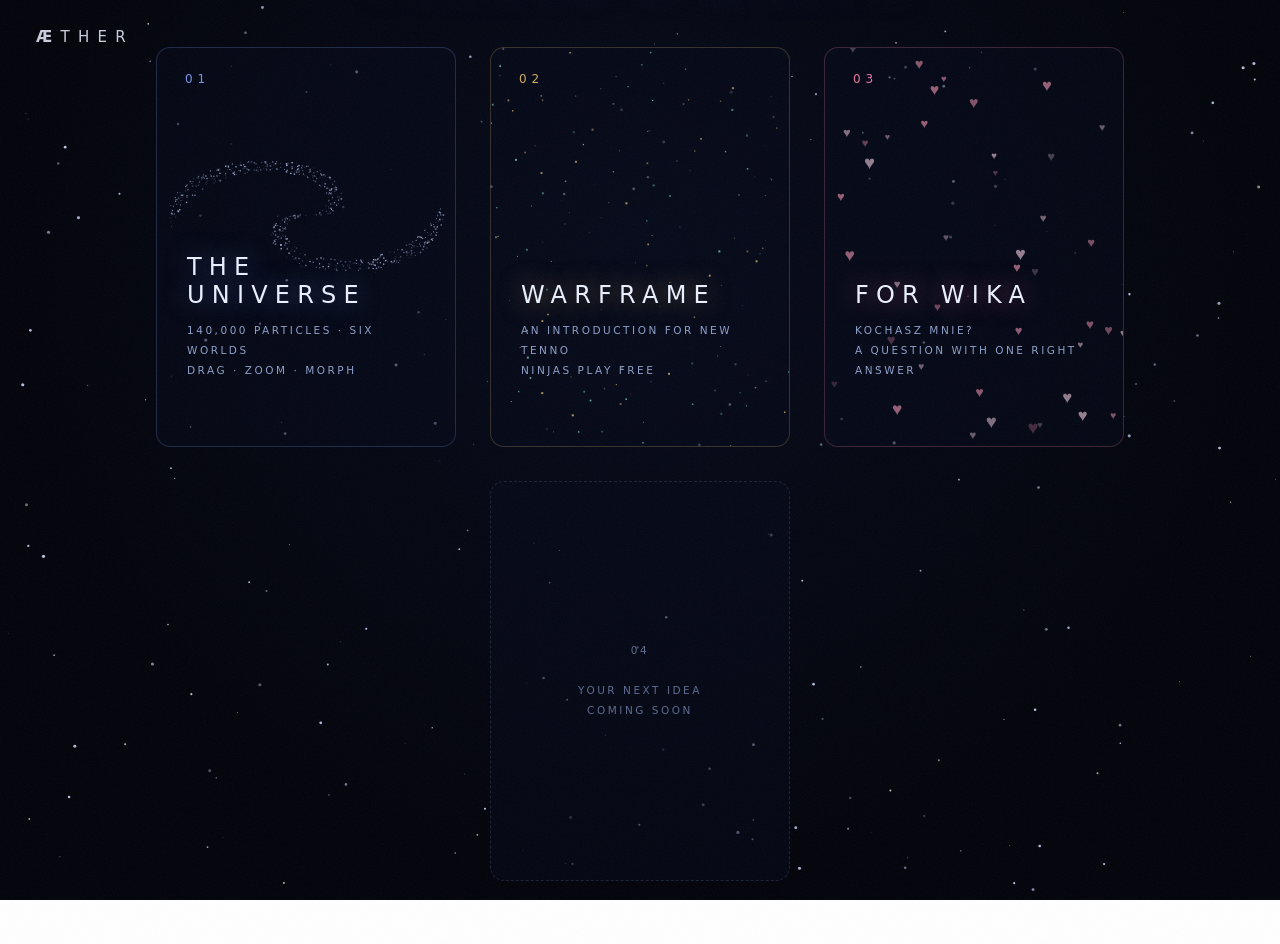
==== html/hub.html @ 03b5e0f0 "Aether Hub: particle universe, Warframe introduction, and the Love pages" ====
<!DOCTYPE html>
<html lang="en">
<head>
<meta charset="utf-8">
<meta name="viewport" content="width=device-width, initial-scale=1">
<title>ÆTHER · choose a world</title>
<link rel="stylesheet" href="../css/common.css">
<link rel="stylesheet" href="../css/hub.css">
</head>
<body>
<canvas id="stars"></canvas>
<div class="grain"></div>
<a class="wordmark" href="../index.html"><b>Æ</b>THER</a>

<div class="wrap">
  <h1>CHOOSE A WORLD</h1>
  <div class="cards">
    <a class="card" href="worlds/universe.html" style="--ac:130,165,255">
      <canvas data-fx="galaxy"></canvas>
      <div class="num">01</div>
      <h2>THE UNIVERSE</h2>
      <p>140,000 PARTICLES · SIX WORLDS<br>DRAG · ZOOM · MORPH</p>
      <span class="go">ENTER&nbsp;&nbsp;→</span>
    </a>
    <a class="card" href="worlds/warframe.html" style="--ac:230,190,110">
      <canvas data-fx="embers"></canvas>
      <div class="num">02</div>
      <h2>WARFRAME</h2>
      <p>AN INTRODUCTION FOR NEW TENNO<br>NINJAS PLAY FREE</p>
      <span class="go">ENTER&nbsp;&nbsp;→</span>
    </a>
    <a class="card" href="worlds/love.html" style="--ac:255,130,175">
      <canvas data-fx="hearts"></canvas>
      <div class="num">03</div>
      <h2>FOR WIKA</h2>
      <p>KOCHASZ MNIE?<br>A QUESTION WITH ONE RIGHT ANSWER</p>
      <span class="go">ENTER&nbsp;&nbsp;→</span>
    </a>
    <div class="card soon">
      <p>04<br><br>YOUR NEXT IDEA<br>COMING SOON</p>
    </div>
  </div>
  <div class="hint">MORE WORLDS CAN BE FORGED ON REQUEST</div>
</div>

<div class="curtain"></div>
<script src="../js/hub.js"></script>
</body>
</html>
---- css/common.css ----
/* ============================================================
   common.css · shared by every ÆTHER page
   reset, base typography, film grain, vignette, page curtain
============================================================ */
*{margin:0;padding:0;box-sizing:border-box}

body{
  font-family:"Segoe UI", system-ui, -apple-system, Arial, sans-serif;
  color:#eaf0ff;
}

/* animated film grain overlay */
.grain{
  position:fixed;inset:-100px;pointer-events:none;z-index:6;opacity:.05;
  background-image:url("data:image/svg+xml;utf8,<svg xmlns='http://www.w3.org/2000/svg' width='300' height='300'><filter id='n'><feTurbulence type='fractalNoise' baseFrequency='0.9' numOctaves='2'/></filter><rect width='300' height='300' filter='url(%23n)' opacity='1'/></svg>");
  animation:grain 1.2s steps(4) infinite;
}
@keyframes grain{
  0%{transform:translate(0,0)}25%{transform:translate(-40px,30px)}
  50%{transform:translate(30px,-45px)}75%{transform:translate(-25px,-25px)}100%{transform:translate(0,0)}
}

/* darkened screen edges */
.vignette{
  position:fixed;inset:0;pointer-events:none;z-index:5;
  background:radial-gradient(ellipse at center, transparent 55%, rgba(0,0,5,.55) 100%);
}

/* fade-to-black used when leaving a page */
.curtain{
  position:fixed;inset:0;z-index:30;background:#02030a;opacity:0;pointer-events:none;
  transition:opacity .9s ease;
}
body.leaving .curtain{opacity:1;pointer-events:auto}
---- css/hub.css ----
/* ============================================================
   hub.css · world-select screen
============================================================ */
html,body{height:100%;overflow:hidden}
body{
  background:radial-gradient(ellipse at 50% 30%, #060a1a 0%, #02030a 70%);
  -webkit-user-select:none;user-select:none;
}
canvas#stars{position:fixed;inset:0;width:100%;height:100%}

.wordmark{
  position:fixed;top:28px;left:36px;z-index:10;
  font-weight:200;font-size:15px;letter-spacing:.55em;opacity:.85;
  color:#eaf0ff;text-decoration:none;
}
.wordmark b{font-weight:600}

.wrap{
  position:relative;z-index:5;height:100%;display:flex;flex-direction:column;
  align-items:center;justify-content:center;gap:52px;padding:24px;
  animation:fadein 1.4s ease both;
}
@keyframes fadein{from{opacity:0}to{opacity:1}}

h1{
  font-size:clamp(20px,3vw,32px);font-weight:100;letter-spacing:.55em;text-indent:.55em;
  text-shadow:0 0 40px rgba(110,150,255,.4);
}

.cards{display:flex;gap:34px;flex-wrap:wrap;justify-content:center}
.card{
  --ac:130,165,255;
  position:relative;width:300px;height:400px;
  border:1px solid rgba(var(--ac), .22);border-radius:14px;
  background:rgba(6,10,26,.55);
  text-decoration:none;color:#eaf0ff;overflow:hidden;
  display:flex;flex-direction:column;justify-content:flex-end;padding:30px;
  transition:border-color .5s, box-shadow .5s, transform .18s ease-out;
  transform-style:preserve-3d;will-change:transform;
}
.card:hover{
  border-color:rgba(var(--ac), .85);
  box-shadow:0 0 60px rgba(var(--ac), .22), inset 0 0 50px rgba(var(--ac), .06);
}
.card canvas{position:absolute;inset:0;width:100%;height:100%}
.card .num{
  position:absolute;top:24px;left:28px;
  font-size:12px;letter-spacing:.4em;color:rgba(var(--ac),.9);
}
.card h2{
  position:relative;font-size:24px;font-weight:200;letter-spacing:.3em;margin-bottom:12px;
  text-shadow:0 0 24px rgba(var(--ac),.55);
}
.card p{position:relative;font-size:10.5px;font-weight:300;letter-spacing:.24em;color:#8ea0c9;line-height:1.9}
.card .go{
  position:relative;margin-top:22px;font-size:11px;letter-spacing:.4em;color:rgba(var(--ac),1);
  opacity:0;transform:translateY(8px);transition:all .5s;
}
.card:hover .go{opacity:1;transform:translateY(0)}

.card.soon{
  border-style:dashed;border-color:rgba(140,160,200,.18);cursor:default;
  align-items:center;justify-content:center;
}
.card.soon:hover{box-shadow:none;border-color:rgba(140,160,200,.3)}
.card.soon p{text-align:center;color:#5c6b8f}

.hint{font-size:10px;letter-spacing:.3em;color:#586897}
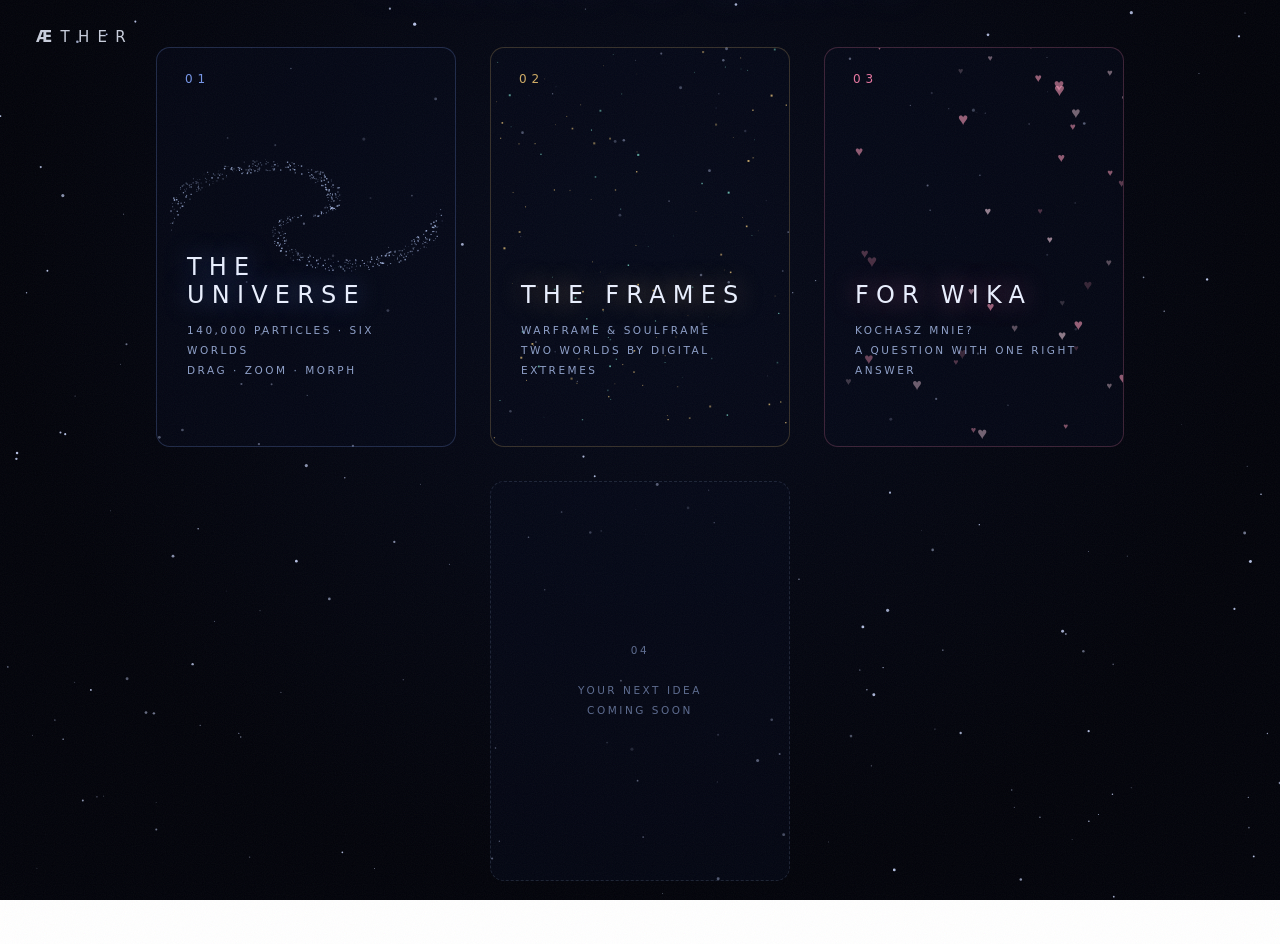
==== commit 1902c0c7: "Feature hotspots, the ask for Wika, frames chooser, and a Soulframe early look" ====
--- a/html/hub.html
+++ b/html/hub.html
@@ -22,12 +22,12 @@
       <p>140,000 PARTICLES · SIX WORLDS<br>DRAG · ZOOM · MORPH</p>
       <span class="go">ENTER&nbsp;&nbsp;→</span>
     </a>
-    <a class="card" href="worlds/warframe.html" style="--ac:230,190,110">
+    <a class="card" href="#" data-chooser style="--ac:230,190,110">
       <canvas data-fx="embers"></canvas>
       <div class="num">02</div>
-      <h2>WARFRAME</h2>
-      <p>AN INTRODUCTION FOR NEW TENNO<br>NINJAS PLAY FREE</p>
-      <span class="go">ENTER&nbsp;&nbsp;→</span>
+      <h2>THE FRAMES</h2>
+      <p>WARFRAME &amp; SOULFRAME<br>TWO WORLDS BY DIGITAL EXTREMES</p>
+      <span class="go">CHOOSE&nbsp;&nbsp;→</span>
     </a>
     <a class="card" href="worlds/love.html" style="--ac:255,130,175">
       <canvas data-fx="hearts"></canvas>
@@ -43,6 +43,24 @@
   <div class="hint">MORE WORLDS CAN BE FORGED ON REQUEST</div>
 </div>
 
+<div class="chooser" id="chooser">
+  <div class="chooser-back"></div>
+  <div class="chooser-box">
+    <h3>TWO&nbsp;WORLDS&nbsp;·&nbsp;ONE&nbsp;STUDIO</h3>
+    <div class="chooser-cards">
+      <a class="mini" href="worlds/warframe.html" style="--ac:230,190,110">
+        <b>WARFRAME</b>
+        <span>SPACE NINJAS · SINCE 2013<br>AN INTRODUCTION FOR NEW TENNO</span>
+      </a>
+      <a class="mini" href="worlds/soulframe.html" style="--ac:158,224,182">
+        <b>SOULFRAME</b>
+        <span>THE FANTASY SIBLING · IN THE MAKING<br>AN EARLY LOOK</span>
+      </a>
+    </div>
+    <button class="chooser-close">CLOSE</button>
+  </div>
+</div>
+
 <div class="curtain"></div>
 <script src="../js/hub.js"></script>
 </body>
--- a/css/hub.css
+++ b/css/hub.css
@@ -66,3 +66,44 @@
 .card.soon p{text-align:center;color:#5c6b8f}
 
 .hint{font-size:10px;letter-spacing:.3em;color:#586897}
+
+/* ---------- the frames chooser (one card, two games) ---------- */
+.chooser{
+  position:fixed;inset:0;z-index:20;display:flex;align-items:center;justify-content:center;
+  opacity:0;pointer-events:none;transition:opacity .45s ease;
+}
+.chooser.open{opacity:1;pointer-events:auto}
+.chooser-back{position:absolute;inset:0;background:rgba(2,3,10,.78);backdrop-filter:blur(7px)}
+.chooser-box{
+  position:relative;text-align:center;padding:40px;
+  transform:translateY(16px);transition:transform .45s cubic-bezier(.16,1,.3,1);
+}
+.chooser.open .chooser-box{transform:none}
+.chooser h3{
+  font-size:13px;font-weight:200;letter-spacing:.5em;text-indent:.5em;
+  margin-bottom:32px;color:#c9d6f5;
+}
+.chooser-cards{display:flex;gap:22px;flex-wrap:wrap;justify-content:center}
+.mini{
+  --ac:230,190,110;
+  width:240px;padding:36px 22px;border-radius:12px;text-decoration:none;color:#eaf0ff;
+  border:1px solid rgba(var(--ac),.35);background:rgba(6,10,26,.85);
+  transition:all .4s;
+}
+.mini:hover{
+  border-color:rgba(var(--ac),.9);
+  box-shadow:0 0 44px rgba(var(--ac),.25), inset 0 0 30px rgba(var(--ac),.05);
+  transform:translateY(-4px);
+}
+.mini b{
+  display:block;font-size:17px;font-weight:300;letter-spacing:.3em;
+  margin-bottom:12px;color:rgb(var(--ac));
+  text-shadow:0 0 20px rgba(var(--ac),.5);
+}
+.mini span{display:block;font-size:9.5px;letter-spacing:.22em;color:#8ea0c9;line-height:2}
+.chooser-close{
+  margin-top:32px;background:transparent;border:1px solid rgba(200,215,255,.25);color:#aebcdf;
+  font-family:inherit;font-size:10px;letter-spacing:.3em;padding:9px 24px;border-radius:20px;
+  cursor:pointer;transition:all .4s;
+}
+.chooser-close:hover{border-color:#fff;color:#fff}
